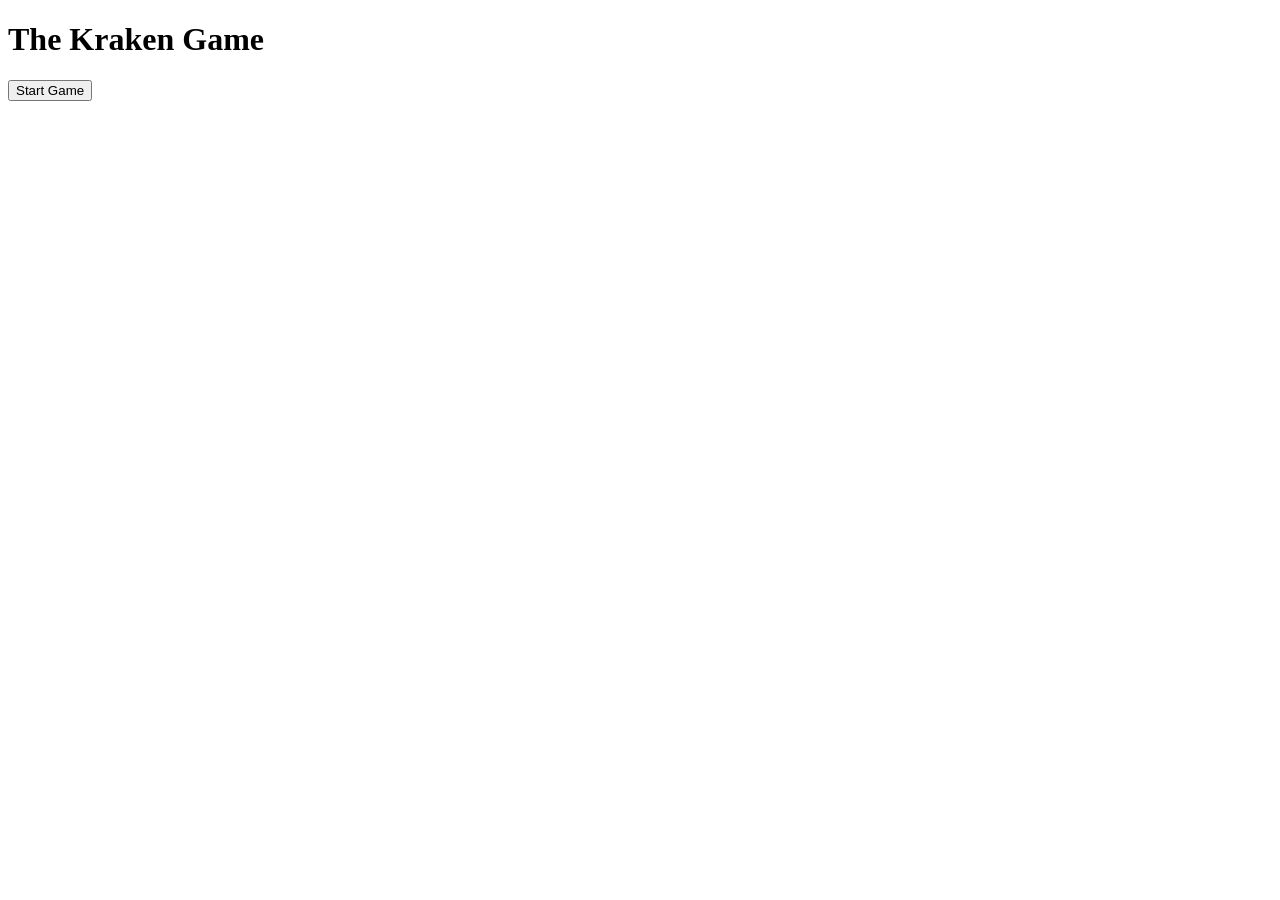
==== index.html @ 75a07885 "Rename kraken.html to index.html" ====
<!DOCTYPE html>
<html lang="en">
<head>
    <meta charset="UTF-8">
    <meta name="viewport" content="width=device-width, initial-scale=1.0">
    <title>The Kraken Game</title>
    <link rel="stylesheet" href="styles.css">
</head>
<body>
    <div id="game">
        <div id="introScreen">
            <h1>The Kraken Game</h1>
            <button onclick="startGame()">Start Game</button>
        </div>
        <div id="gameScreen" style="display:none;">
            <p id="phraseToGuess"></p>
            <p id="lettersRemaining"></p>
            <p id="hitpoints"></p>
            <input type="text" id="letterInput" maxlength="1">
            <button onclick="guessLetter()">Guess</button>
        </div>
        <div id="resultScreen" style="display:none;">
            <p id="resultMessage"></p>
            <button onclick="restartGame()">Restart Game</button>
        </div>
    </div>

    <script>
        let phrases = ["to thyself be true", "fit as a fiddle", "good guys always win", "just drink more coffee", "cat in a hat"];
        let secretPhrase, guessPhrase, badGuesses, lettersRemaining;

        function startGame() {
            document.getElementById('introScreen').style.display = 'none';
            document.getElementById('gameScreen').style.display = 'block';
            initializeGame();
        }

        function initializeGame() {
            secretPhrase = phrases[Math.floor(Math.random() * phrases.length)];
            guessPhrase = secretPhrase.replace(/[^ ]/g, '.');
            badGuesses = 0;
            lettersRemaining = "abcdefghijklmnopqrstuvwxyz";
            updateGameScreen();
        }

        function updateGameScreen() {
            document.getElementById('phraseToGuess').innerText = `Phrase to guess: ${guessPhrase}`;
            document.getElementById('lettersRemaining').innerText = `Letters Remaining: ${lettersRemaining}`;
            document.getElementById('hitpoints').innerText = `Hitpoints: ${60 - badGuesses * 10}/60`;
        }

        function guessLetter() {
            let letter = document.getElementById('letterInput').value.toLowerCase();
            document.getElementById('letterInput').value = '';
            if (lettersRemaining.includes(letter)) {
                lettersRemaining = lettersRemaining.replace(letter, ' ');
                if (secretPhrase.includes(letter)) {
                    let regex = new RegExp(letter, 'g');
                    guessPhrase = guessPhrase.split('').map((char, index) => secretPhrase[index] === letter ? letter : char).join('');
                } else {
                    badGuesses++;
                }
                updateGameScreen();
                checkGameOver();
            }
        }

        function checkGameOver() {
            if (guessPhrase === secretPhrase || badGuesses === 6) {
                document.getElementById('gameScreen').style.display = 'none';
                document.getElementById('resultScreen').style.display = 'block';
                document.getElementById('resultMessage').innerText = guessPhrase === secretPhrase ? "Congratulations... You saved the world." : "We're doomed. You were Humanity's last hope...";
            }
        }

        function restartGame() {
            document.getElementById('resultScreen').style.display = 'none';
            document.getElementById('introScreen').style.display = 'block';
        }
    </script>
</body>
</html>
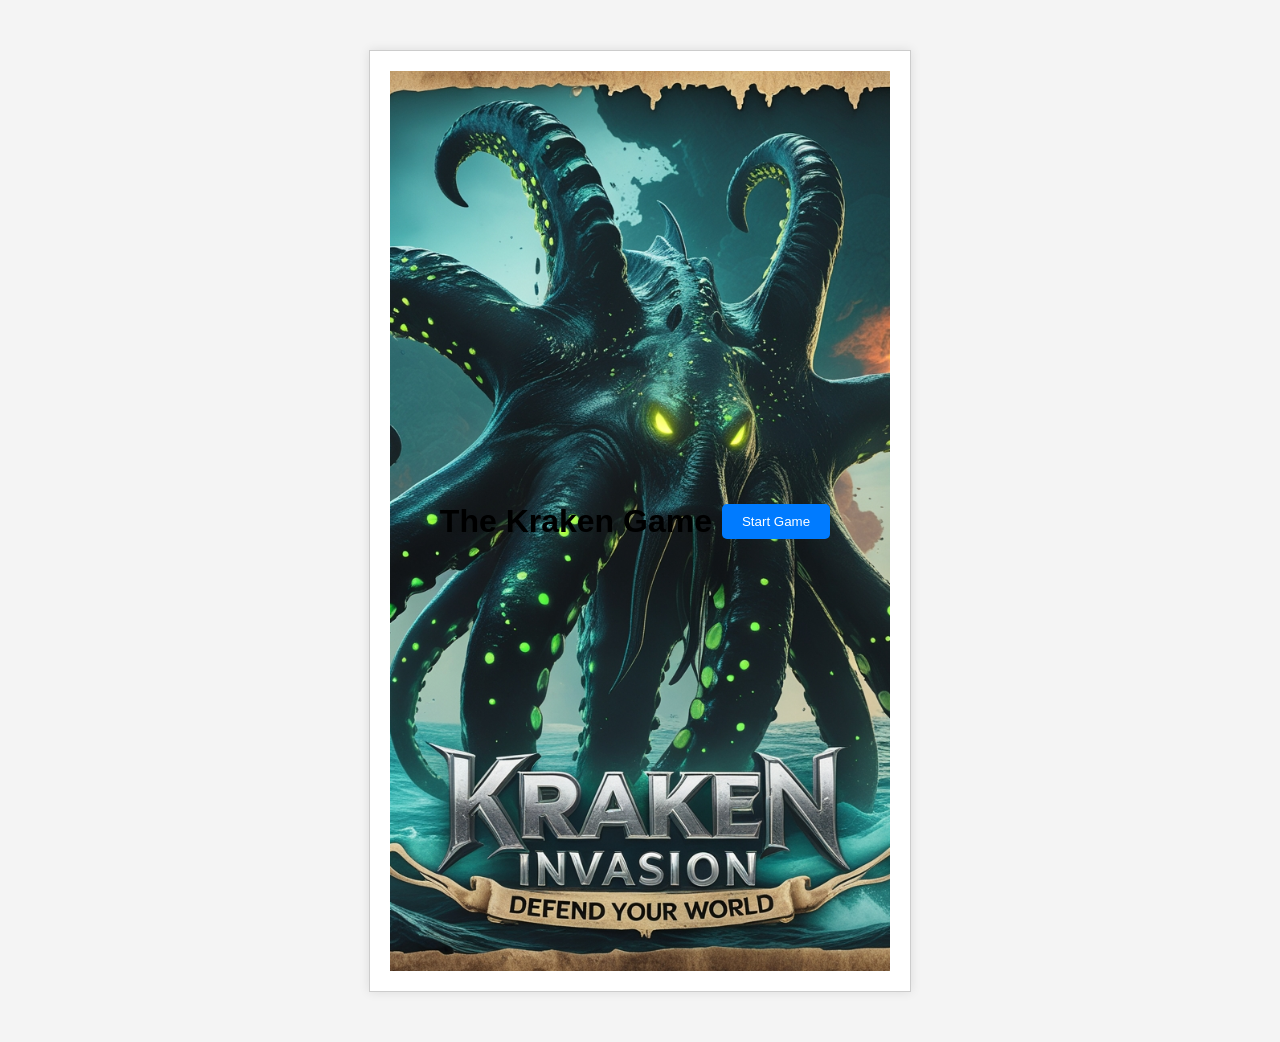
==== commit 6a667145: "Update index.html.  01/09/25." ====
--- a/index.html
+++ b/index.html
@@ -25,58 +25,59 @@
         </div>
     </div>
 
-    <script>
-        let phrases = ["to thyself be true", "fit as a fiddle", "good guys always win", "just drink more coffee", "cat in a hat"];
-        let secretPhrase, guessPhrase, badGuesses, lettersRemaining;
+<script>
+    let phrases = ["to thyself be true", "fit as a fiddle", "good guys always win", "just drink more coffee", "cat in a hat"];
+    let secretPhrase, guessPhrase, badGuesses, lettersRemaining;
 
-        function startGame() {
-            document.getElementById('introScreen').style.display = 'none';
-            document.getElementById('gameScreen').style.display = 'block';
-            initializeGame();
+    function startGame() {
+        document.getElementById('introScreen').style.display = 'none';
+        document.body.style.backgroundColor = '#f4f4f4';  // Change background to white
+        document.getElementById('gameScreen').style.display = 'block';
+        initializeGame();
+    }
+
+    function initializeGame() {
+        secretPhrase = phrases[Math.floor(Math.random() * phrases.length)];
+        guessPhrase = secretPhrase.replace(/[^ ]/g, '.');
+        badGuesses = 0;
+        lettersRemaining = "abcdefghijklmnopqrstuvwxyz";
+        updateGameScreen();
+    }
+
+    function updateGameScreen() {
+        document.getElementById('phraseToGuess').innerText = `Phrase to guess: ${guessPhrase}`;
+        document.getElementById('lettersRemaining').innerText = `Letters Remaining: ${lettersRemaining}`;
+        document.getElementById('hitpoints').innerText = `Hitpoints: ${60 - badGuesses * 10}/60`;
+    }
+
+    function guessLetter() {
+        let letter = document.getElementById('letterInput').value.toLowerCase();
+        document.getElementById('letterInput').value = '';
+        if (lettersRemaining.includes(letter)) {
+            lettersRemaining = lettersRemaining.replace(letter, ' ');
+            if (secretPhrase.includes(letter)) {
+                let regex = new RegExp(letter, 'g');
+                guessPhrase = guessPhrase.split('').map((char, index) => secretPhrase[index] === letter ? letter : char).join('');
+            } else {
+                badGuesses++;
+            }
+            updateGameScreen();
+            checkGameOver();
         }
+    }
 
-        function initializeGame() {
-            secretPhrase = phrases[Math.floor(Math.random() * phrases.length)];
-            guessPhrase = secretPhrase.replace(/[^ ]/g, '.');
-            badGuesses = 0;
-            lettersRemaining = "abcdefghijklmnopqrstuvwxyz";
-            updateGameScreen();
+    function checkGameOver() {
+        if (guessPhrase === secretPhrase || badGuesses === 6) {
+            document.getElementById('gameScreen').style.display = 'none';
+            document.getElementById('resultScreen').style.display = 'block';
+            document.getElementById('resultMessage').innerText = guessPhrase === secretPhrase ? "Congratulations... You saved the world." : "We're doomed. You were Humanity's last hope...";
         }
+    }
 
-        function updateGameScreen() {
-            document.getElementById('phraseToGuess').innerText = `Phrase to guess: ${guessPhrase}`;
-            document.getElementById('lettersRemaining').innerText = `Letters Remaining: ${lettersRemaining}`;
-            document.getElementById('hitpoints').innerText = `Hitpoints: ${60 - badGuesses * 10}/60`;
-        }
-
-        function guessLetter() {
-            let letter = document.getElementById('letterInput').value.toLowerCase();
-            document.getElementById('letterInput').value = '';
-            if (lettersRemaining.includes(letter)) {
-                lettersRemaining = lettersRemaining.replace(letter, ' ');
-                if (secretPhrase.includes(letter)) {
-                    let regex = new RegExp(letter, 'g');
-                    guessPhrase = guessPhrase.split('').map((char, index) => secretPhrase[index] === letter ? letter : char).join('');
-                } else {
-                    badGuesses++;
-                }
-                updateGameScreen();
-                checkGameOver();
-            }
-        }
-
-        function checkGameOver() {
-            if (guessPhrase === secretPhrase || badGuesses === 6) {
-                document.getElementById('gameScreen').style.display = 'none';
-                document.getElementById('resultScreen').style.display = 'block';
-                document.getElementById('resultMessage').innerText = guessPhrase === secretPhrase ? "Congratulations... You saved the world." : "We're doomed. You were Humanity's last hope...";
-            }
-        }
-
-        function restartGame() {
-            document.getElementById('resultScreen').style.display = 'none';
-            document.getElementById('introScreen').style.display = 'block';
-        }
-    </script>
+    function restartGame() {
+        document.getElementById('resultScreen').style.display = 'none';
+        document.getElementById('introScreen').style.display = 'block';
+    }
+</script>
 </body>
 </html>
--- a/styles.css
+++ b/styles.css
@@ -0,0 +1,45 @@
+
+/* styles.css */
+body {
+    font-family: Arial, sans-serif;
+    text-align: center;
+    background-color: #f4f4f4;
+}
+
+#introScreen {
+    background-image: url('images/FrontPage.jpg');
+    background-size: cover;
+    background-position: center;
+    background-repeat: no-repeat;
+    height: 100vh;
+    display: flex;
+    align-items: center;
+    justify-content: center;
+}
+
+#game {
+    margin: 50px auto;
+    width: 500px;
+    padding: 20px;
+    border: 1px solid #ccc;
+    background-color: #fff;
+    box-shadow: 0 0 10px rgba(0, 0, 0, 0.1);
+}
+
+#gameScreen, #resultScreen {
+    display: none;
+}
+
+button {
+    padding: 10px 20px;
+    margin: 10px;
+    border: none;
+    background-color: #007BFF;
+    color: white;
+    cursor: pointer;
+    border-radius: 5px;
+}
+
+button:hover {
+    background-color: #0056b3;
+}
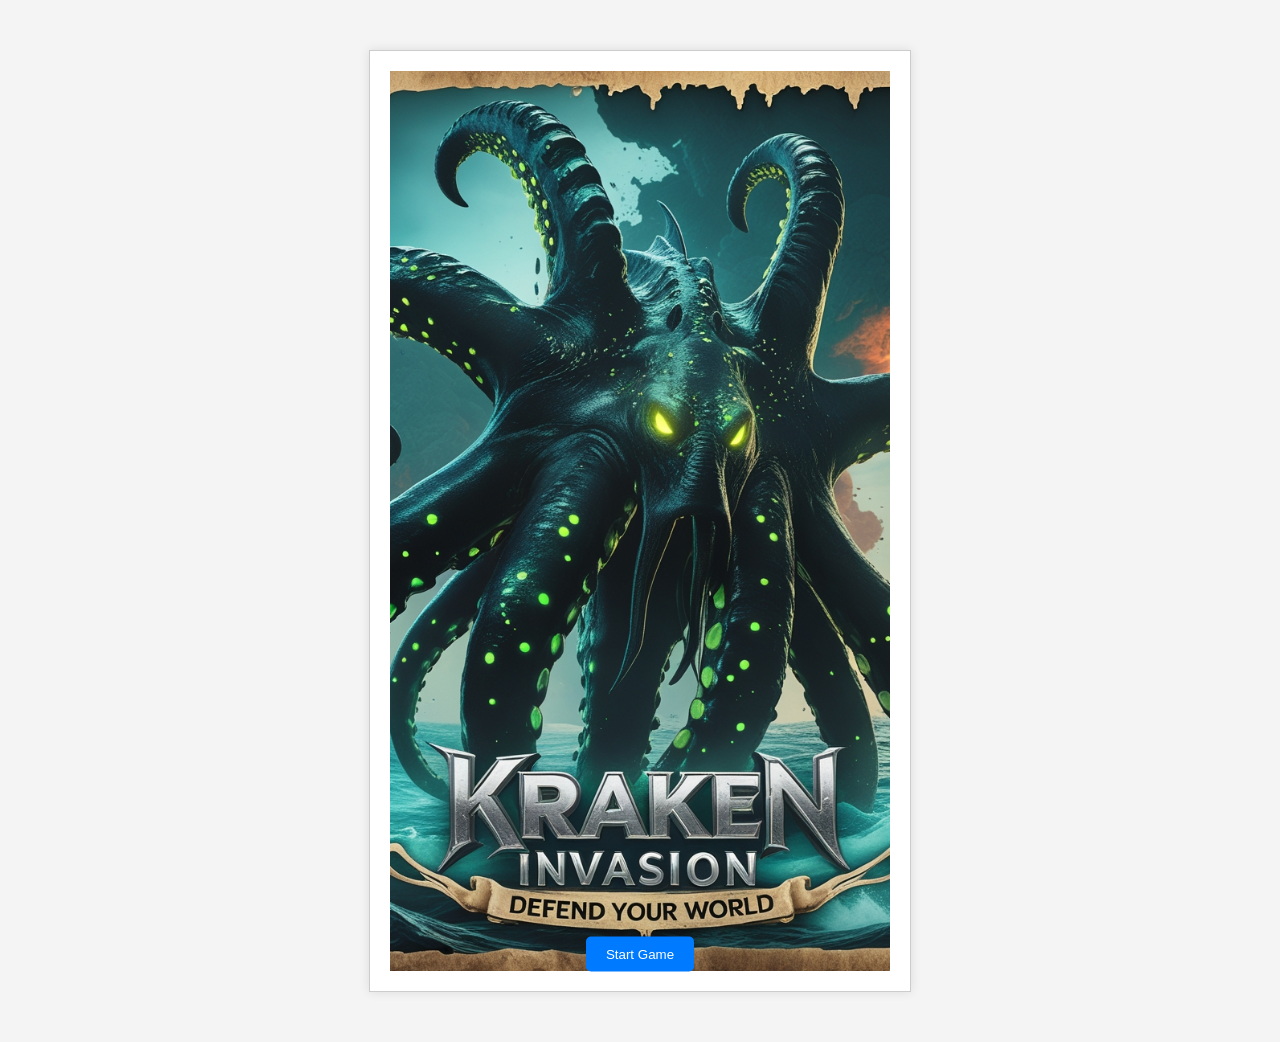
==== commit 9add9368: "Update index.html. 12.38" ====
--- a/index.html
+++ b/index.html
@@ -9,8 +9,7 @@
 <body>
     <div id="game">
         <div id="introScreen">
-            <h1>The Kraken Game</h1>
-            <button onclick="startGame()">Start Game</button>
+            <button onclick="startGame()" style="position: relative; top: 50%; transform: translateY(-50%);">Start Game</button>
         </div>
         <div id="gameScreen" style="display:none;">
             <p id="phraseToGuess"></p>
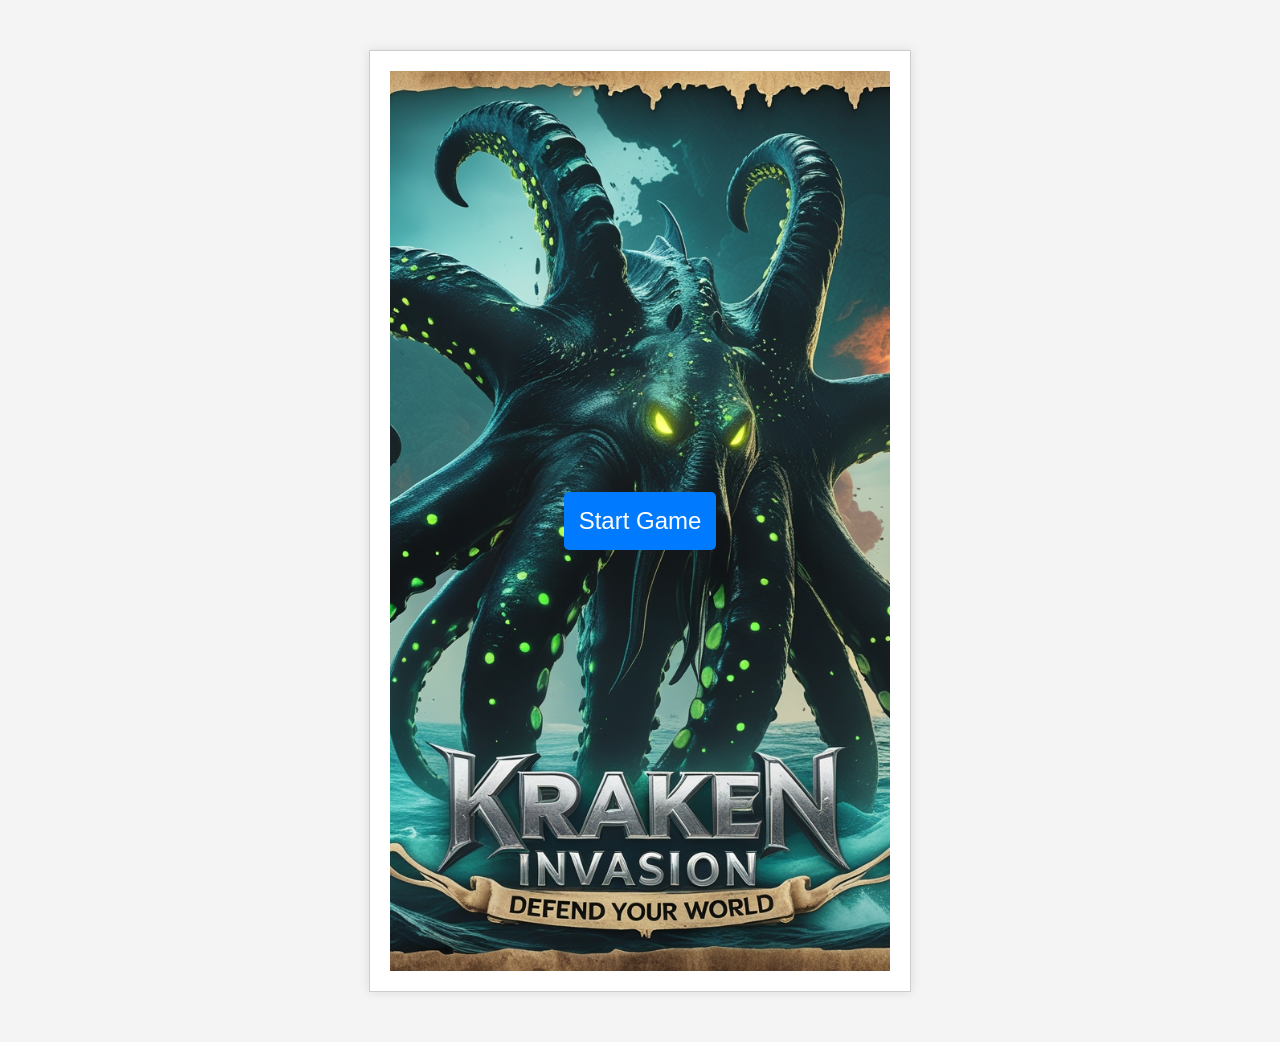
==== commit 1da84363: "Update index.html" ====
--- a/index.html
+++ b/index.html
@@ -9,13 +9,13 @@
 <body>
     <div id="game">
         <div id="introScreen">
-            <button onclick="startGame()" style="position: relative; top: 50%; transform: translateY(-50%);">Start Game</button>
+            <button onclick="startGame()" class="start-button">Start Game</button>
         </div>
         <div id="gameScreen" style="display:none;">
             <p id="phraseToGuess"></p>
             <p id="lettersRemaining"></p>
             <p id="hitpoints"></p>
-            <input type="text" id="letterInput" maxlength="1">
+            <input type="text" id="letterInput" maxlength="1" autocapitalize="none">
             <button onclick="guessLetter()">Guess</button>
         </div>
         <div id="resultScreen" style="display:none;">
--- a/styles.css
+++ b/styles.css
@@ -1,4 +1,3 @@
-
 /* styles.css */
 body {
     font-family: Arial, sans-serif;
@@ -19,7 +18,8 @@
 
 #game {
     margin: 50px auto;
-    width: 500px;
+    width: 90%;
+    max-width: 500px;
     padding: 20px;
     border: 1px solid #ccc;
     background-color: #fff;
@@ -31,15 +31,24 @@
 }
 
 button {
-    padding: 10px 20px;
-    margin: 10px;
+    width: 100%;
+    padding: 15px;
+    margin: 10px 0;
     border: none;
     background-color: #007BFF;
     color: white;
     cursor: pointer;
     border-radius: 5px;
+    font-size: 18px;
 }
 
 button:hover {
     background-color: #0056b3;
 }
+
+@media (min-width: 600px) {
+    button {
+        width: auto;
+        font-size: 24px;
+    }
+}
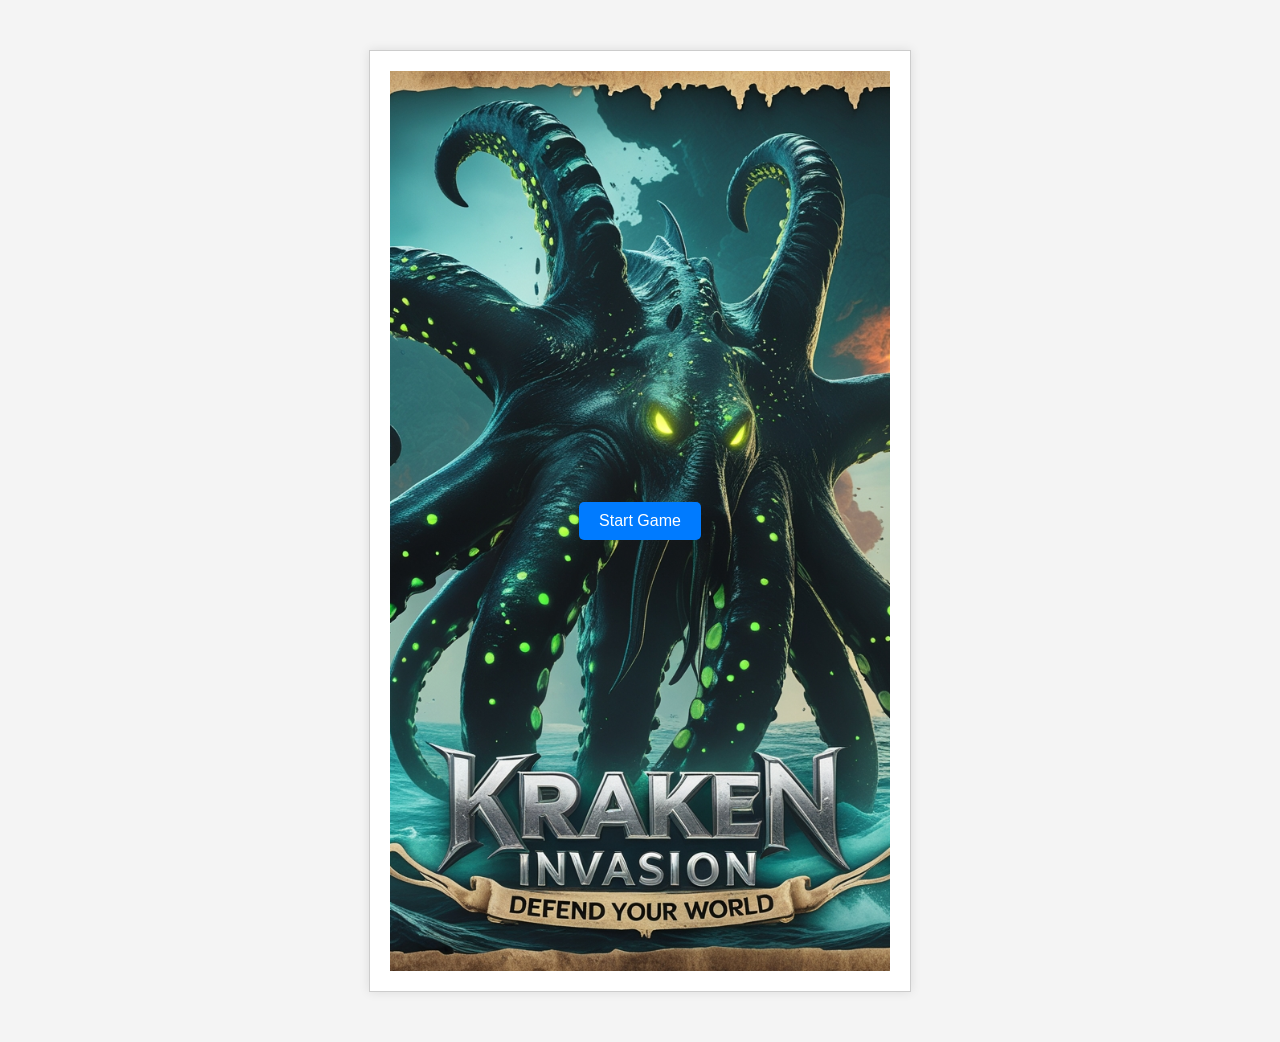
==== commit 72a7e023: "Update index.html" ====
--- a/index.html
+++ b/index.html
@@ -76,6 +76,11 @@
     function restartGame() {
         document.getElementById('resultScreen').style.display = 'none';
         document.getElementById('introScreen').style.display = 'block';
+        document.getElementById('phraseToGuess').innerText = '';
+        document.getElementById('lettersRemaining').innerText = '';
+        document.getElementById('hitpoints').innerText = '';
+        document.getElementById('letterInput').value = '';
+        startGame();
     }
 </script>
 </body>
--- a/styles.css
+++ b/styles.css
@@ -52,3 +52,16 @@
         font-size: 24px;
     }
 }
+.start-button {
+    padding: 10px 20px;
+    font-size: 16px;
+    border: none;
+    background-color: #007BFF;
+    color: white;
+    cursor: pointer;
+    border-radius: 5px;
+}
+
+.start-button:hover {
+    background-color: #0056b3;
+}
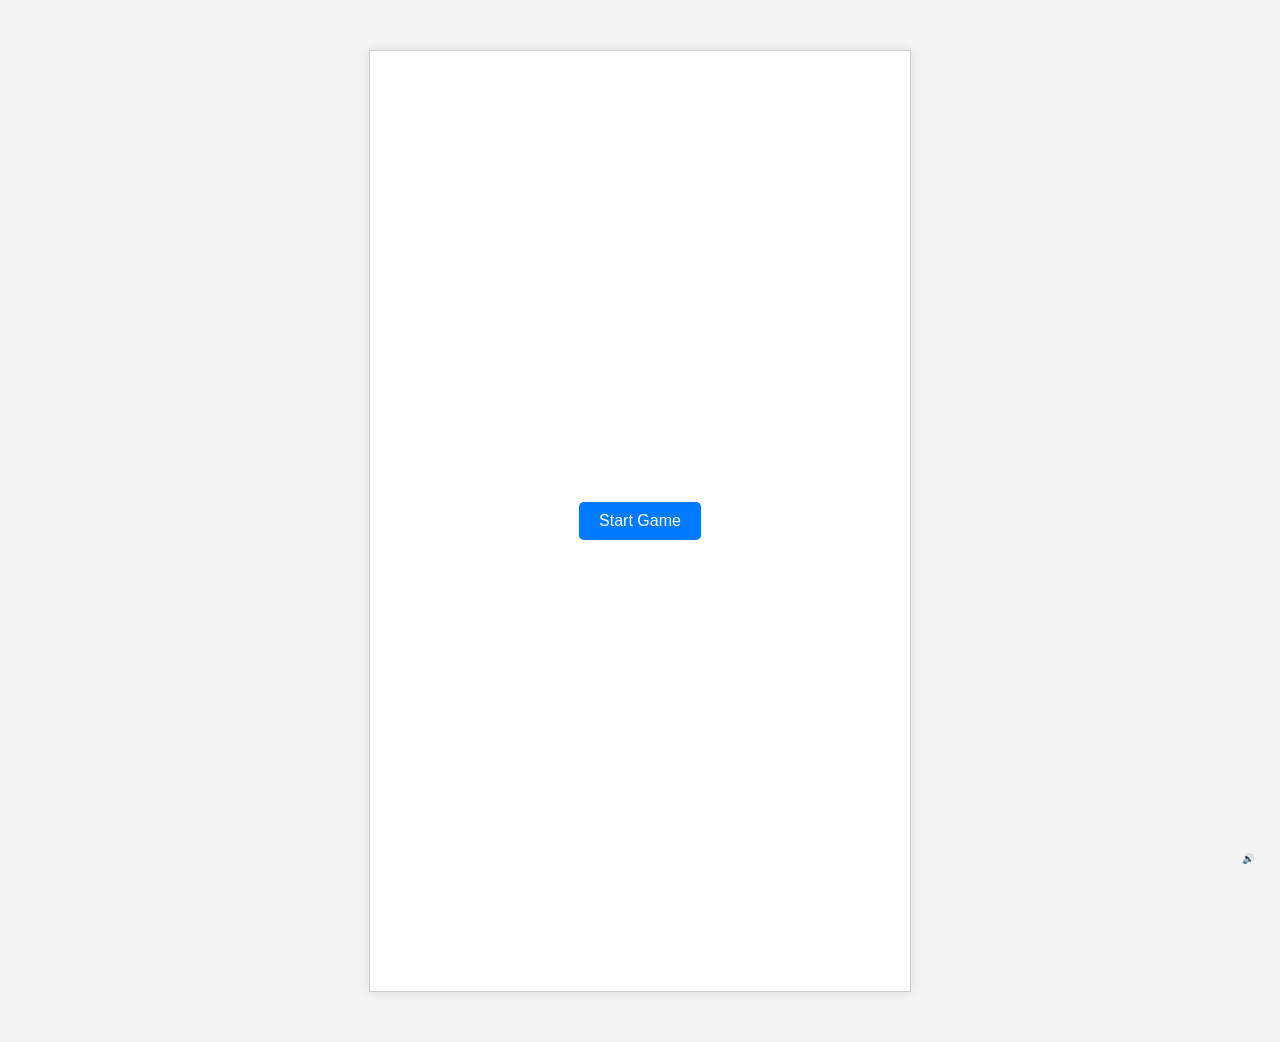
==== commit bf41bb94: "Update index.html" ====
--- a/index.html
+++ b/index.html
@@ -3,7 +3,7 @@
 <head>
     <meta charset="UTF-8">
     <meta name="viewport" content="width=device-width, initial-scale=1.0">
-    <title>The Kraken Game</title>
+    <title>MystQ</title>
     <link rel="stylesheet" href="styles.css">
 </head>
 <body>
@@ -24,64 +24,140 @@
         </div>
     </div>
 
-<script>
-    let phrases = ["to thyself be true", "fit as a fiddle", "good guys always win", "just drink more coffee", "cat in a hat"];
-    let secretPhrase, guessPhrase, badGuesses, lettersRemaining;
+    <!-- Audio element for background music -->
+    <audio id="backgroundMusic" src="i-love-my-8-bit-game-console-301272.mp3" loop></audio>
 
-    function startGame() {
-        document.getElementById('introScreen').style.display = 'none';
-        document.body.style.backgroundColor = '#f4f4f4';  // Change background to white
-        document.getElementById('gameScreen').style.display = 'block';
-        initializeGame();
-    }
+    <!-- Music control UI -->
+    <div id="musicControl" style="position: fixed; bottom: 10px; right: 10px; background: transparent; border-radius: 5px; padding: 1px; display: flex; align-items: center; z-index: 1000;">
+        <button id="muteButton" aria-label="Mute/Unmute music" style="background: none; border: none; cursor: grab; font-size: 10px; line-height: 1; user-select: none; touch-action: none;">🔊</button>
+    </div>
 
-    function initializeGame() {
-        secretPhrase = phrases[Math.floor(Math.random() * phrases.length)];
-        guessPhrase = secretPhrase.replace(/[^ ]/g, '.');
-        badGuesses = 0;
-        lettersRemaining = "abcdefghijklmnopqrstuvwxyz";
-        updateGameScreen();
-    }
+    <script>
+        let phrases = [];
+        let secretPhrase, guessPhrase, badGuesses, lettersRemaining;
 
-    function updateGameScreen() {
-        document.getElementById('phraseToGuess').innerText = `Phrase to guess: ${guessPhrase}`;
-        document.getElementById('lettersRemaining').innerText = `Letters Remaining: ${lettersRemaining}`;
-        document.getElementById('hitpoints').innerText = `Hitpoints: ${60 - badGuesses * 10}/60`;
-    }
+        const backgroundMusic = document.getElementById('backgroundMusic');
+        const muteButton = document.getElementById('muteButton');
 
-    function guessLetter() {
-        let letter = document.getElementById('letterInput').value.toLowerCase();
-        document.getElementById('letterInput').value = '';
-        if (lettersRemaining.includes(letter)) {
-            lettersRemaining = lettersRemaining.replace(letter, ' ');
-            if (secretPhrase.includes(letter)) {
-                let regex = new RegExp(letter, 'g');
-                guessPhrase = guessPhrase.split('').map((char, index) => secretPhrase[index] === letter ? letter : char).join('');
-            } else {
-                badGuesses++;
+        // Initialize mute state
+        let isMuted = false;
+
+        muteButton.addEventListener('click', () => {
+            isMuted = !isMuted;
+            backgroundMusic.muted = isMuted;
+            muteButton.textContent = isMuted ? '🔇' : '🔊';
+        });
+
+        // Drag and drop functionality for muteButton
+        let isDragging = false;
+        let dragOffsetX = 0;
+        let dragOffsetY = 0;
+
+        muteButton.addEventListener('mousedown', (e) => {
+            isDragging = true;
+            dragOffsetX = e.clientX - muteButton.getBoundingClientRect().left;
+            dragOffsetY = e.clientY - muteButton.getBoundingClientRect().top;
+            muteButton.style.cursor = 'grabbing';
+            e.preventDefault();
+        });
+
+        document.addEventListener('mousemove', (e) => {
+            if (isDragging) {
+                let newLeft = e.clientX - dragOffsetX;
+                let newTop = e.clientY - dragOffsetY;
+                // Keep within viewport bounds
+                newLeft = Math.min(window.innerWidth - muteButton.offsetWidth, Math.max(0, newLeft));
+                newTop = Math.min(window.innerHeight - muteButton.offsetHeight, Math.max(0, newTop));
+                muteButton.style.position = 'fixed';
+                muteButton.style.left = newLeft + 'px';
+                muteButton.style.top = newTop + 'px';
+                muteButton.style.right = 'auto';
+                muteButton.style.bottom = 'auto';
             }
+        });
+
+        document.addEventListener('mouseup', () => {
+            if (isDragging) {
+                isDragging = false;
+                muteButton.style.cursor = 'grab';
+            }
+        });
+
+        async function fetchPhrases() {
+            try {
+                const response = await fetch('https://api.datamuse.com/words?ml=phrase&max=10');
+                const data = await response.json();
+                phrases = data.map(item => item.word);
+            } catch (error) {
+                console.error("Error fetching phrases:", error);
+                phrases = ["to thyself be true", "fit as a fiddle", "good guys always win", "just drink more coffee", "cat in a hat"];
+            }
+        }
+
+        async function initializeGame() {
+            if (phrases.length === 0) {
+                await fetchPhrases();
+            }
+            secretPhrase = phrases[Math.floor(Math.random() * phrases.length)];
+            guessPhrase = secretPhrase.replace(/[^ ]/g, '.');
+            badGuesses = 0;
+            lettersRemaining = "abcdefghijklmnopqrstuvwxyz";
             updateGameScreen();
-            checkGameOver();
         }
-    }
 
-    function checkGameOver() {
-        if (guessPhrase === secretPhrase || badGuesses === 6) {
-            document.getElementById('gameScreen').style.display = 'none';
-            document.getElementById('resultScreen').style.display = 'block';
-            document.getElementById('resultMessage').innerText = guessPhrase === secretPhrase ? "Congratulations... You saved the world." : "We're doomed. You were Humanity's last hope...";
+        async function startGame() {
+            document.getElementById('introScreen').style.display = 'none';
+            document.body.style.backgroundColor = '#f4f4f4';
+            document.getElementById('gameScreen').style.display = 'block';
+            document.getElementById('phraseToGuess').innerText = "Loading phrase...";
+            await initializeGame();
+            backgroundMusic.play().catch(e => {
+                console.warn("Music play was prevented:", e);
+            });
         }
-    }
 
-    function restartGame() {
-        document.getElementById('resultScreen').style.display = 'none';
-        document.getElementById('introScreen').style.display = 'block';
-        document.getElementById('phraseToGuess').innerText = '';
-        document.getElementById('lettersRemaining').innerText = '';
-        document.getElementById('hitpoints').innerText = '';
-        document.getElementById('letterInput').value = '';
-        startGame();
-    }
-</script>
+        function updateGameScreen() {
+            document.getElementById('phraseToGuess').innerText = `Phrase to guess: ${guessPhrase}`;
+            document.getElementById('lettersRemaining').innerText = `Letters Remaining: ${lettersRemaining}`;
+            document.getElementById('hitpoints').innerText = `Hitpoints: ${60 - badGuesses * 10}/60`;
+        }
+
+        function guessLetter() {
+            let letter = document.getElementById('letterInput').value.toLowerCase();
+            document.getElementById('letterInput').value = '';
+            if (lettersRemaining.includes(letter)) {
+                lettersRemaining = lettersRemaining.replace(letter, ' ');
+                if (secretPhrase.includes(letter)) {
+                    let regex = new RegExp(letter, 'g');
+                    guessPhrase = guessPhrase.split('').map((char, index) => secretPhrase[index] === letter ? letter : char).join('');
+                } else {
+                    badGuesses++;
+                }
+                updateGameScreen();
+                checkGameOver();
+            }
+        }
+
+        function checkGameOver() {
+            if (guessPhrase === secretPhrase || badGuesses === 6) {
+                document.getElementById('gameScreen').style.display = 'none';
+                document.getElementById('resultScreen').style.display = 'block';
+                document.getElementById('resultMessage').innerText = guessPhrase === secretPhrase ? "Congratulations... You saved the world." : "We're doomed. You were Humanity's last hope...";
+                backgroundMusic.pause();
+                backgroundMusic.currentTime = 0;
+            }
+        }
+
+        function restartGame() {
+            document.getElementById('resultScreen').style.display = 'none';
+            document.getElementById('introScreen').style.display = 'block';
+            document.getElementById('phraseToGuess').innerText = '';
+            document.getElementById('lettersRemaining').innerText = '';
+            document.getElementById('hitpoints').innerText = '';
+            document.getElementById('letterInput').value = '';
+            startGame();
+        }
+    </script>
 </body>
 </html>
+
